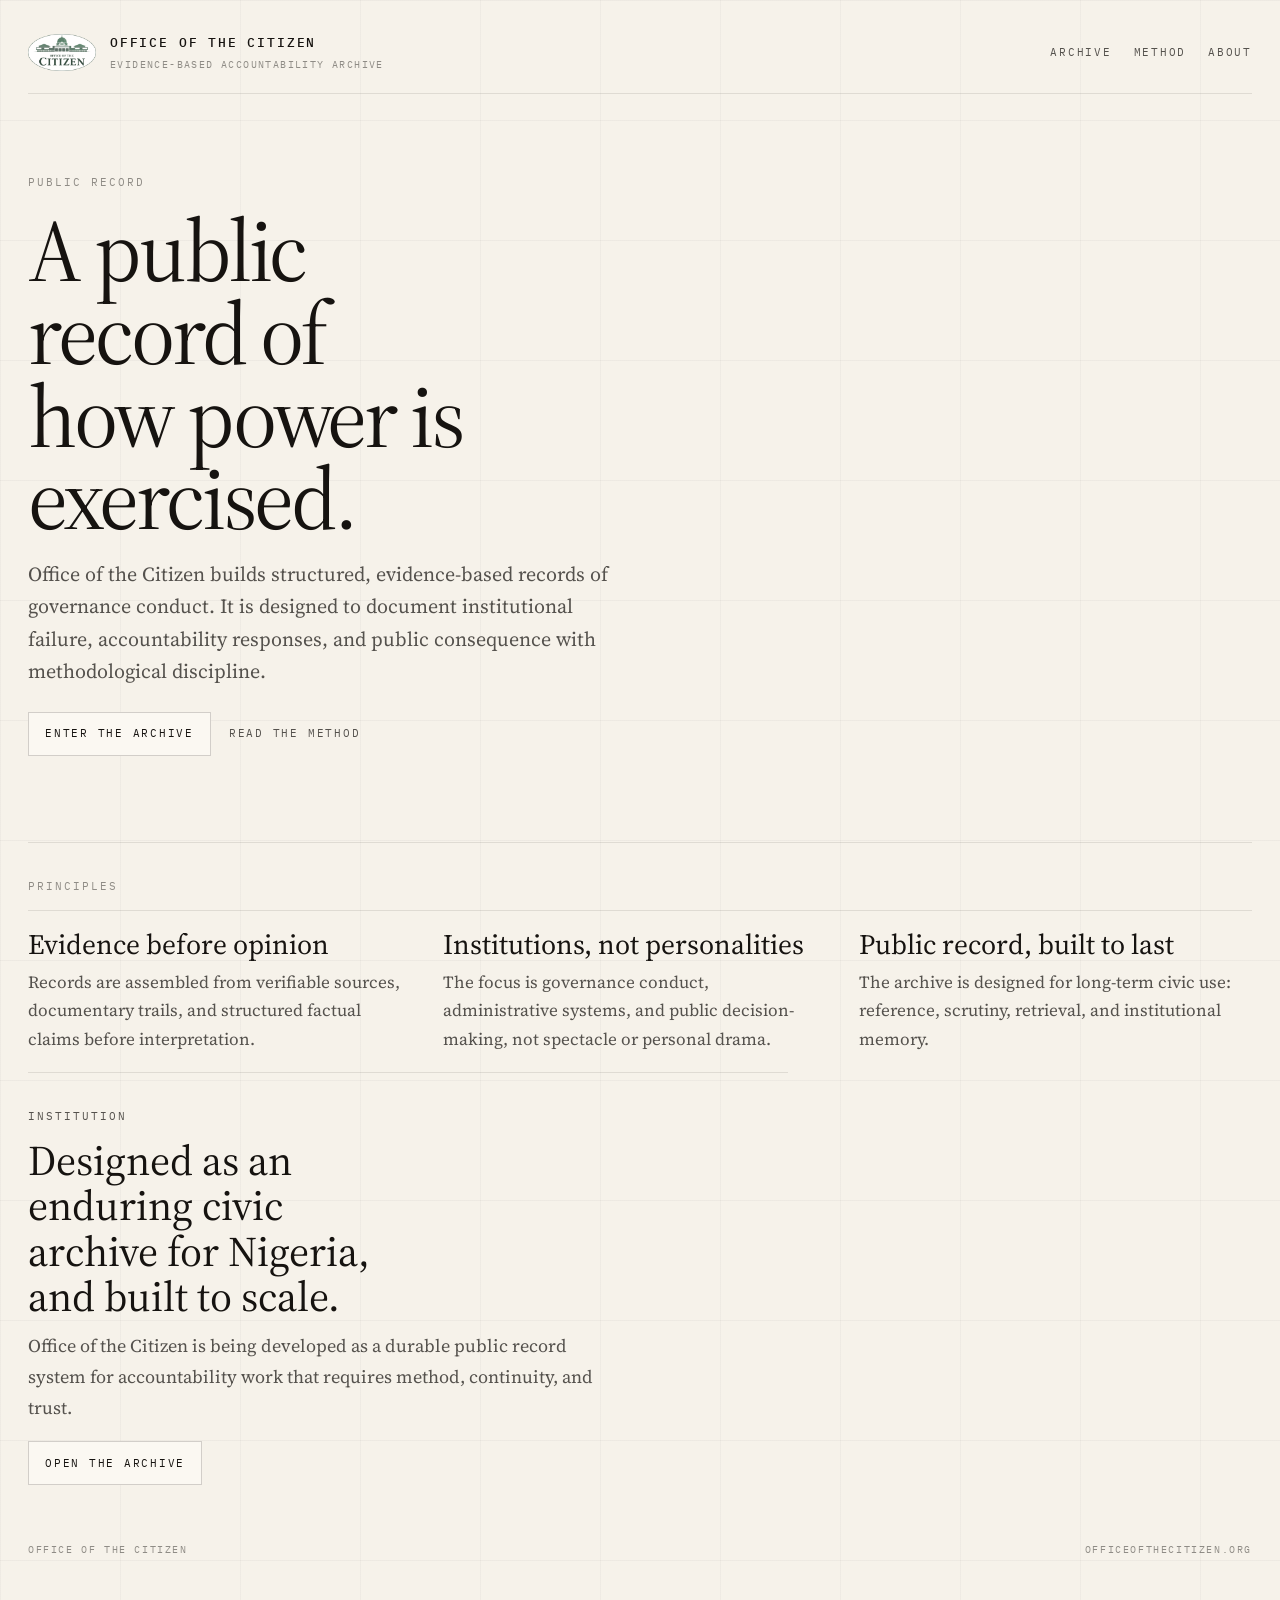
==== index.html @ 897c169d "Initial Office of the Citizen site" ====
<!DOCTYPE html>
<html lang="en">
<head>
<meta charset="utf-8">
<meta name="viewport" content="width=device-width, initial-scale=1">
<title>Office of the Citizen</title>
<meta name="description" content="An evidence-based accountability archive documenting governance conduct through structured public records.">
<style>
@import url('https://fonts.googleapis.com/css2?family=IBM+Plex+Mono:wght@400;500;600&family=Source+Serif+4:opsz,wght@8..60,300;8..60,400;8..60,500&display=swap');
:root {
  --bg: #f6f2ea;
  --panel: #fbf8f2;
  --text: #161310;
  --muted: rgba(22, 19, 16, 0.72);
  --faint: rgba(22, 19, 16, 0.46);
  --line: rgba(22, 19, 16, 0.1);
  --line-strong: rgba(22, 19, 16, 0.18);
  --mono: 'IBM Plex Mono', ui-monospace, SFMono-Regular, Menlo, Consolas, monospace;
  --serif: 'Source Serif 4', Georgia, serif;
}
* { box-sizing: border-box; }
html { scroll-behavior: smooth; background: var(--bg); color: var(--text); }
body {
  margin: 0;
  font-family: var(--serif);
  font-size: 18px;
  line-height: 1.7;
  color: var(--text);
  background:
    linear-gradient(rgba(22,19,16,.035) 1px, transparent 1px),
    linear-gradient(90deg, rgba(22,19,16,.03) 1px, transparent 1px),
    var(--bg);
  background-size: 100% 120px, 120px 100%, auto;
}
a { color: inherit; }
img { display: block; max-width: 100%; }
.shell { max-width: 1320px; margin: 0 auto; padding: 24px 28px 72px; }
.site-header {
  display: flex;
  align-items: center;
  justify-content: space-between;
  gap: 24px;
  padding: 8px 0 20px;
}
.wordmark {
  display: inline-flex;
  align-items: center;
  gap: 14px;
  text-decoration: none;
}
.wordmark img {
  width: 68px;
  height: auto;
  opacity: .92;
}
.wordmark-text {
  display: grid;
  gap: 2px;
}
.wordmark-text strong {
  font-family: var(--mono);
  font-size: 13px;
  font-weight: 500;
  letter-spacing: .14em;
  text-transform: uppercase;
}
.wordmark-text span {
  font-family: var(--mono);
  font-size: 10px;
  letter-spacing: .14em;
  text-transform: uppercase;
  color: var(--faint);
}
.site-nav {
  display: flex;
  align-items: center;
  gap: 22px;
}
.site-nav a {
  font-family: var(--mono);
  font-size: 11px;
  letter-spacing: .16em;
  text-transform: uppercase;
  text-decoration: none;
  color: var(--muted);
}
.site-nav a:hover { color: var(--text); }
.hero {
  min-height: calc(100vh - 150px);
  display: grid;
  align-items: center;
  padding: 48px 0 56px;
  border-top: 1px solid var(--line);
  border-bottom: 1px solid var(--line);
}
.hero-inner {
  width: min(100%, 760px);
  display: grid;
  gap: 18px;
}
.hero-kicker {
  font-family: var(--mono);
  font-size: 11px;
  letter-spacing: .18em;
  text-transform: uppercase;
  color: var(--faint);
}
.hero h1 {
  margin: 0;
  font-family: var(--serif);
  font-size: clamp(48px, 7vw, 88px);
  line-height: .94;
  font-weight: 400;
  letter-spacing: -0.035em;
  max-width: 11ch;
}
.hero p {
  margin: 0;
  width: min(100%, 38rem);
  color: var(--muted);
  font-size: 20px;
  line-height: 1.62;
}
.hero-actions {
  display: flex;
  flex-wrap: wrap;
  gap: 18px;
  align-items: center;
  padding-top: 6px;
}
.button {
  display: inline-flex;
  align-items: center;
  justify-content: center;
  min-height: 44px;
  padding: 0 16px;
  border: 1px solid var(--line-strong);
  background: var(--panel);
  font-family: var(--mono);
  font-size: 11px;
  letter-spacing: .16em;
  text-transform: uppercase;
  text-decoration: none;
}
.button:hover { background: #fffdf9; }
.text-link {
  font-family: var(--mono);
  font-size: 11px;
  letter-spacing: .16em;
  text-transform: uppercase;
  text-decoration: none;
  color: var(--muted);
}
.text-link:hover { color: var(--text); }
.principles,
.closing {
  padding: 34px 0 0;
}
.section-label {
  margin: 0 0 14px;
  font-family: var(--mono);
  font-size: 11px;
  letter-spacing: .18em;
  text-transform: uppercase;
  color: var(--faint);
}
.principles-grid {
  display: grid;
  grid-template-columns: repeat(3, minmax(0, 1fr));
  gap: 22px;
  border-top: 1px solid var(--line);
  padding-top: 18px;
}
.principle {
  padding-right: 12px;
}
.principle h2 {
  margin: 0 0 8px;
  font-family: var(--serif);
  font-size: 28px;
  line-height: 1.1;
  font-weight: 400;
}
.principle p {
  margin: 0;
  color: var(--muted);
  font-size: 17px;
}
.closing {
  display: grid;
  gap: 12px;
  width: min(100%, 760px);
  margin-top: 18px;
  border-top: 1px solid var(--line);
}
.closing h2 {
  margin: 0;
  font-family: var(--serif);
  font-size: clamp(30px, 4vw, 42px);
  line-height: 1.08;
  font-weight: 400;
  max-width: 18ch;
}
.closing p {
  margin: 0;
  color: var(--muted);
  max-width: 36rem;
}
.footer {
  display: flex;
  justify-content: space-between;
  gap: 20px;
  align-items: flex-end;
  padding-top: 56px;
  color: var(--faint);
}
.footer div {
  font-family: var(--mono);
  font-size: 10px;
  letter-spacing: .16em;
  text-transform: uppercase;
}
@media (max-width: 900px) {
  .principles-grid { grid-template-columns: 1fr; gap: 18px; }
  .principle { padding-right: 0; }
}
@media (max-width: 720px) {
  body { font-size: 17px; }
  .shell { padding: 18px 16px 48px; }
  .site-header {
    align-items: flex-start;
    flex-direction: column;
    gap: 16px;
  }
  .site-nav { gap: 16px; flex-wrap: wrap; }
  .wordmark img { width: 58px; }
  .hero {
    min-height: auto;
    padding: 36px 0 42px;
  }
  .hero-inner { gap: 16px; }
  .hero h1 {
    max-width: 9ch;
    font-size: clamp(40px, 12vw, 58px);
  }
  .hero p { font-size: 18px; }
  .hero-actions { gap: 14px; }
  .button { width: 100%; justify-content: center; }
  .footer {
    flex-direction: column;
    align-items: flex-start;
    padding-top: 44px;
  }
}
</style>
</head>
<body>
  <div class="shell">
    <header class="site-header">
      <a class="wordmark" href="./" aria-label="Office of the Citizen">
        <img src="./Office_of_the_Citizen_logo.png" alt="Office of the Citizen">
        <div class="wordmark-text">
          <strong>Office of the Citizen</strong>
          <span>Evidence-based accountability archive</span>
        </div>
      </a>
      <nav class="site-nav" aria-label="Primary">
        <a href="./policy/electricity/">Archive</a>
        <a href="#method">Method</a>
        <a href="#about">About</a>
      </nav>
    </header>

    <main>
      <section class="hero" aria-labelledby="hero-title">
        <div class="hero-inner">
          <div class="hero-kicker">Public Record</div>
          <h1 id="hero-title">A public record of how power is exercised.</h1>
          <p>Office of the Citizen builds structured, evidence-based records of governance conduct. It is designed to document institutional failure, accountability responses, and public consequence with methodological discipline.</p>
          <div class="hero-actions">
            <a class="button" href="./policy/electricity/">Enter the Archive</a>
            <a class="text-link" href="#method">Read the Method</a>
          </div>
        </div>
      </section>

      <section class="principles" id="method" aria-labelledby="principles-title">
        <p class="section-label" id="principles-title">Principles</p>
        <div class="principles-grid">
          <article class="principle">
            <h2>Evidence before opinion</h2>
            <p>Records are assembled from verifiable sources, documentary trails, and structured factual claims before interpretation.</p>
          </article>
          <article class="principle">
            <h2>Institutions, not personalities</h2>
            <p>The focus is governance conduct, administrative systems, and public decision-making, not spectacle or personal drama.</p>
          </article>
          <article class="principle">
            <h2>Public record, built to last</h2>
            <p>The archive is designed for long-term civic use: reference, scrutiny, retrieval, and institutional memory.</p>
          </article>
        </div>
      </section>

      <section class="closing" id="about" aria-labelledby="closing-title">
        <p class="section-label">Institution</p>
        <h2 id="closing-title">Designed as an enduring civic archive for Nigeria, and built to scale.</h2>
        <p>Office of the Citizen is being developed as a durable public record system for accountability work that requires method, continuity, and trust.</p>
        <div class="hero-actions">
          <a class="button" href="./policy/electricity/">Open the Archive</a>
        </div>
      </section>
    </main>

    <footer class="footer">
      <div>Office of the Citizen</div>
      <div>officeofthecitizen.org</div>
    </footer>
  </div>
</body>
</html>
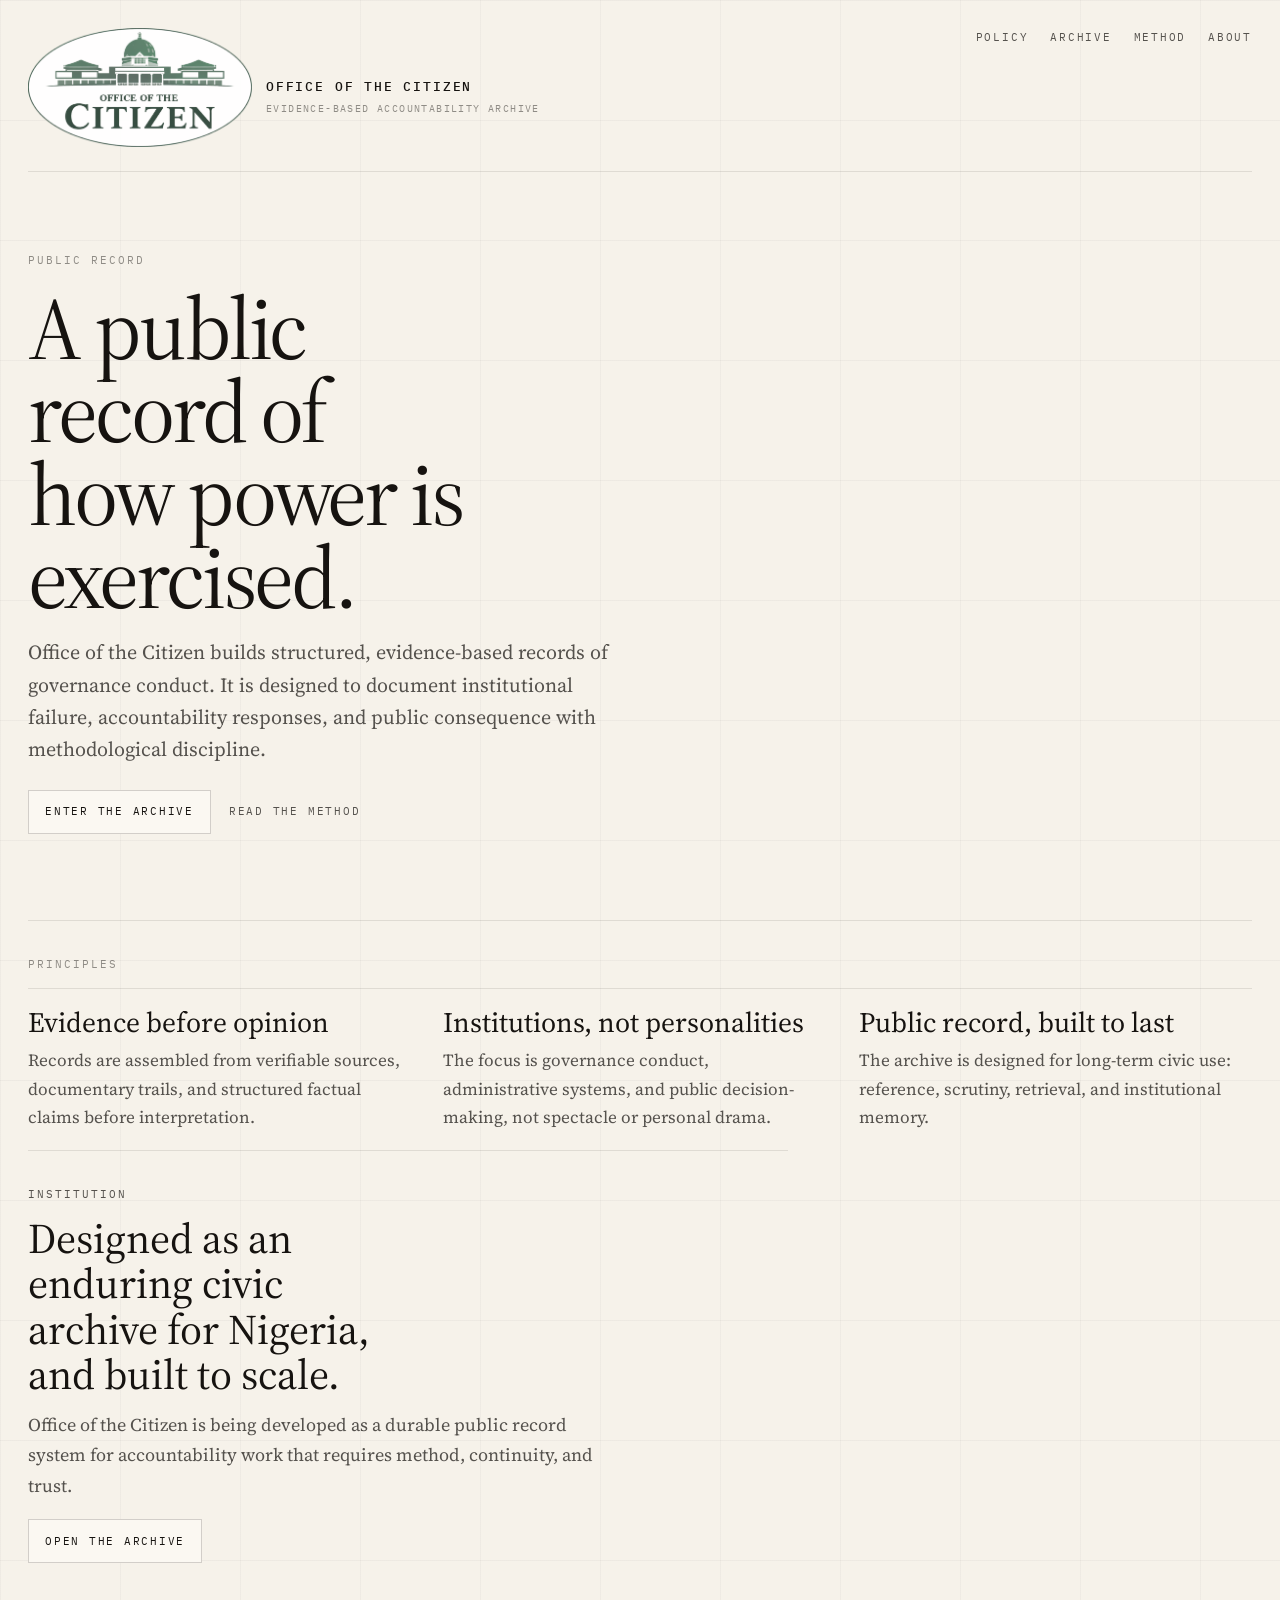
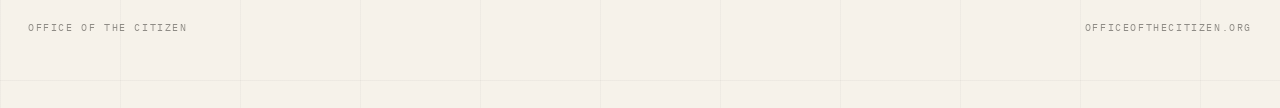
==== commit ee45b76a: "Unify site header and navigation" ====
--- a/index.html
+++ b/index.html
@@ -37,10 +37,10 @@
 .shell { max-width: 1320px; margin: 0 auto; padding: 24px 28px 72px; }
 .site-header {
   display: flex;
-  align-items: center;
+  align-items: flex-start;
   justify-content: space-between;
   gap: 24px;
-  padding: 8px 0 20px;
+  padding: 4px 0 24px;
 }
 .wordmark {
   display: inline-flex;
@@ -49,13 +49,14 @@
   text-decoration: none;
 }
 .wordmark img {
-  width: 68px;
+  width: 224px;
   height: auto;
   opacity: .92;
 }
 .wordmark-text {
   display: grid;
   gap: 2px;
+  padding-top: 18px;
 }
 .wordmark-text strong {
   font-family: var(--mono);
@@ -233,7 +234,13 @@
     gap: 16px;
   }
   .site-nav { gap: 16px; flex-wrap: wrap; }
-  .wordmark img { width: 58px; }
+  .wordmark {
+    flex-direction: column;
+    align-items: flex-start;
+    gap: 10px;
+  }
+  .wordmark img { width: 176px; }
+  .wordmark-text { padding-top: 0; }
   .hero {
     min-height: auto;
     padding: 36px 0 42px;
@@ -265,6 +272,7 @@
         </div>
       </a>
       <nav class="site-nav" aria-label="Primary">
+        <a href="./policy/electricity/">Policy</a>
         <a href="./policy/electricity/">Archive</a>
         <a href="#method">Method</a>
         <a href="#about">About</a>
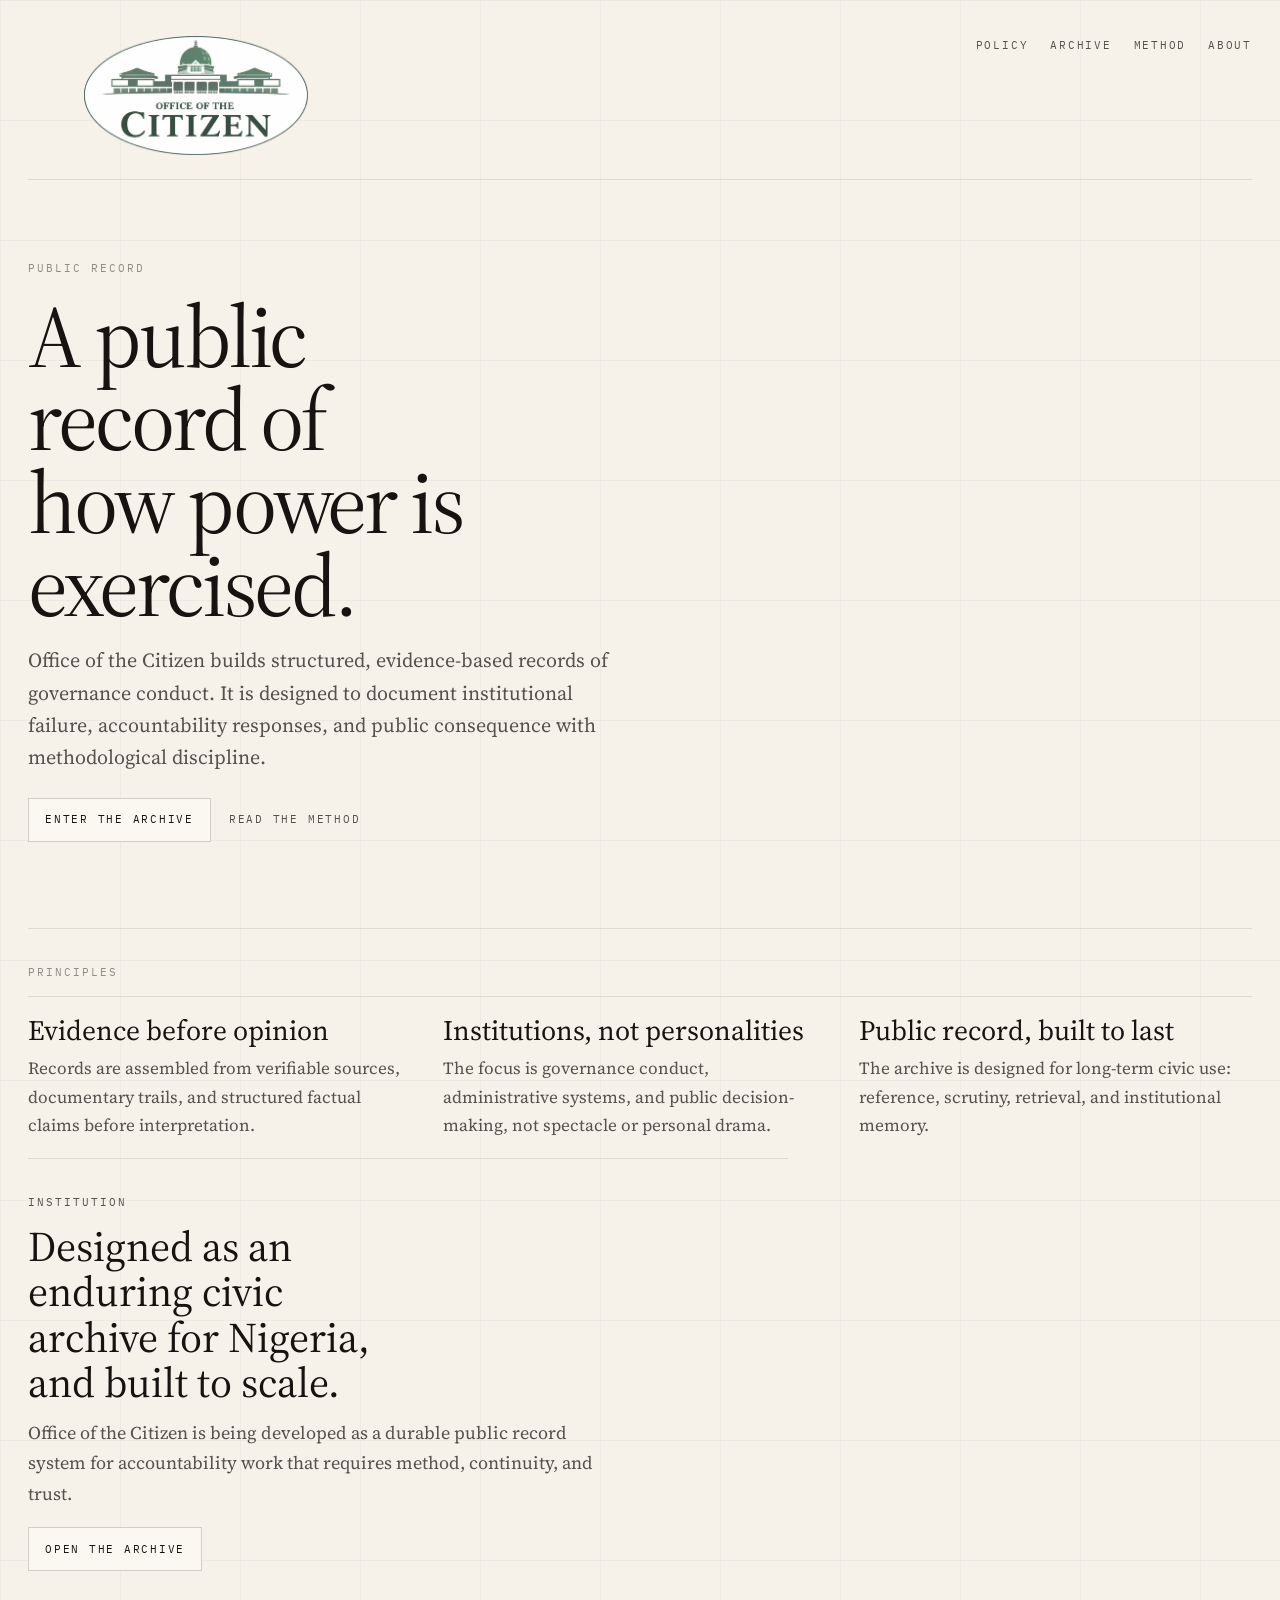
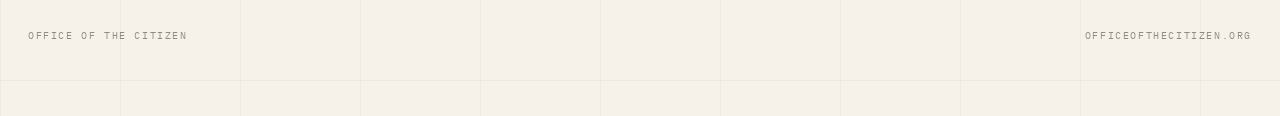
==== commit e5c6a590: "Refine shared header logo alignment" ====
--- a/index.html
+++ b/index.html
@@ -34,18 +34,17 @@
 }
 a { color: inherit; }
 img { display: block; max-width: 100%; }
-.shell { max-width: 1320px; margin: 0 auto; padding: 24px 28px 72px; }
+.shell { max-width: 1380px; margin: 0 auto; padding: 32px 28px 72px; }
 .site-header {
-  display: flex;
-  align-items: flex-start;
-  justify-content: space-between;
-  gap: 24px;
+  display: grid;
+  grid-template-columns: minmax(280px, 336px) minmax(0, 1fr);
+  align-items: start;
+  gap: 48px;
   padding: 4px 0 24px;
 }
 .wordmark {
-  display: inline-flex;
-  align-items: center;
-  gap: 14px;
+  display: inline-block;
+  justify-self: center;
   text-decoration: none;
 }
 .wordmark img {
@@ -53,29 +52,11 @@
   height: auto;
   opacity: .92;
 }
-.wordmark-text {
-  display: grid;
-  gap: 2px;
-  padding-top: 18px;
-}
-.wordmark-text strong {
-  font-family: var(--mono);
-  font-size: 13px;
-  font-weight: 500;
-  letter-spacing: .14em;
-  text-transform: uppercase;
-}
-.wordmark-text span {
-  font-family: var(--mono);
-  font-size: 10px;
-  letter-spacing: .14em;
-  text-transform: uppercase;
-  color: var(--faint);
-}
 .site-nav {
   display: flex;
   align-items: center;
   gap: 22px;
+  justify-self: end;
 }
 .site-nav a {
   font-family: var(--mono);
@@ -229,18 +210,14 @@
   body { font-size: 17px; }
   .shell { padding: 18px 16px 48px; }
   .site-header {
-    align-items: flex-start;
-    flex-direction: column;
+    grid-template-columns: 1fr;
     gap: 16px;
   }
   .site-nav { gap: 16px; flex-wrap: wrap; }
   .wordmark {
-    flex-direction: column;
-    align-items: flex-start;
-    gap: 10px;
+    justify-self: start;
   }
   .wordmark img { width: 176px; }
-  .wordmark-text { padding-top: 0; }
   .hero {
     min-height: auto;
     padding: 36px 0 42px;
@@ -266,10 +243,6 @@
     <header class="site-header">
       <a class="wordmark" href="./" aria-label="Office of the Citizen">
         <img src="./Office_of_the_Citizen_logo.png" alt="Office of the Citizen">
-        <div class="wordmark-text">
-          <strong>Office of the Citizen</strong>
-          <span>Evidence-based accountability archive</span>
-        </div>
       </a>
       <nav class="site-nav" aria-label="Primary">
         <a href="./policy/electricity/">Policy</a>
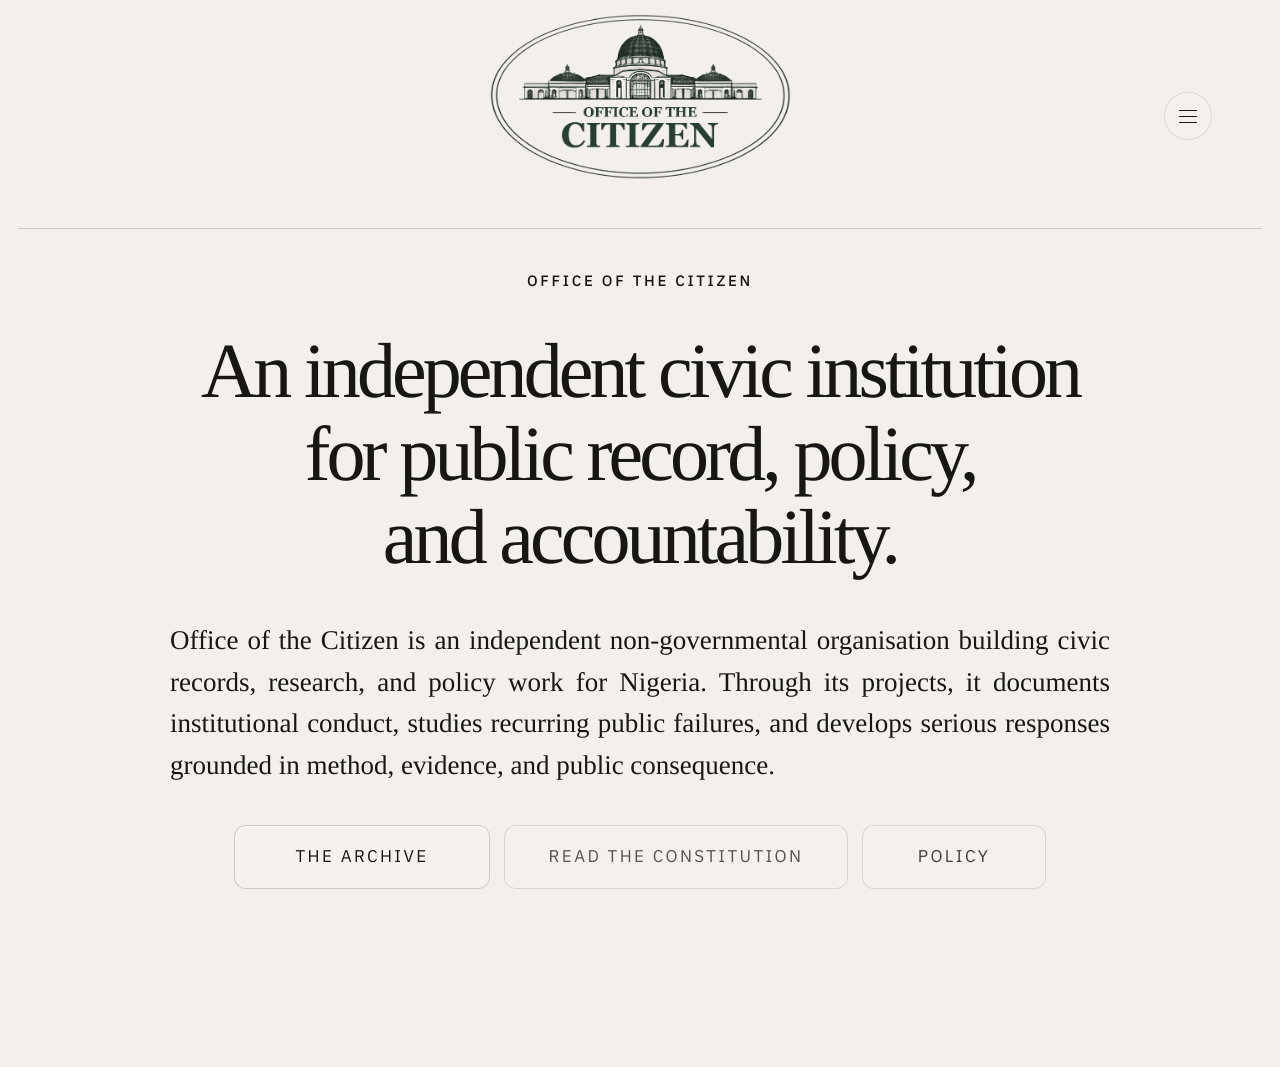
==== commit 19ded620: "Update archive pages and site navigation" ====
--- a/index.html
+++ b/index.html
@@ -1,302 +1,547 @@
 <!DOCTYPE html>
 <html lang="en">
 <head>
-<meta charset="utf-8">
-<meta name="viewport" content="width=device-width, initial-scale=1">
-<title>Office of the Citizen</title>
-<meta name="description" content="An evidence-based accountability archive documenting governance conduct through structured public records.">
-<style>
-@import url('https://fonts.googleapis.com/css2?family=IBM+Plex+Mono:wght@400;500;600&family=Source+Serif+4:opsz,wght@8..60,300;8..60,400;8..60,500&display=swap');
-:root {
-  --bg: #f6f2ea;
-  --panel: #fbf8f2;
-  --text: #161310;
-  --muted: rgba(22, 19, 16, 0.72);
-  --faint: rgba(22, 19, 16, 0.46);
-  --line: rgba(22, 19, 16, 0.1);
-  --line-strong: rgba(22, 19, 16, 0.18);
-  --mono: 'IBM Plex Mono', ui-monospace, SFMono-Regular, Menlo, Consolas, monospace;
-  --serif: 'Source Serif 4', Georgia, serif;
-}
-* { box-sizing: border-box; }
-html { scroll-behavior: smooth; background: var(--bg); color: var(--text); }
-body {
-  margin: 0;
-  font-family: var(--serif);
-  font-size: 18px;
-  line-height: 1.7;
-  color: var(--text);
-  background:
-    linear-gradient(rgba(22,19,16,.035) 1px, transparent 1px),
-    linear-gradient(90deg, rgba(22,19,16,.03) 1px, transparent 1px),
-    var(--bg);
-  background-size: 100% 120px, 120px 100%, auto;
-}
-a { color: inherit; }
-img { display: block; max-width: 100%; }
-.shell { max-width: 1380px; margin: 0 auto; padding: 32px 28px 72px; }
-.site-header {
-  display: grid;
-  grid-template-columns: minmax(280px, 336px) minmax(0, 1fr);
-  align-items: start;
-  gap: 48px;
-  padding: 4px 0 24px;
-}
-.wordmark {
-  display: inline-block;
-  justify-self: center;
-  text-decoration: none;
-}
-.wordmark img {
-  width: 224px;
-  height: auto;
-  opacity: .92;
-}
-.site-nav {
-  display: flex;
-  align-items: center;
-  gap: 22px;
-  justify-self: end;
-}
-.site-nav a {
-  font-family: var(--mono);
-  font-size: 11px;
-  letter-spacing: .16em;
-  text-transform: uppercase;
-  text-decoration: none;
-  color: var(--muted);
-}
-.site-nav a:hover { color: var(--text); }
-.hero {
-  min-height: calc(100vh - 150px);
-  display: grid;
-  align-items: center;
-  padding: 48px 0 56px;
-  border-top: 1px solid var(--line);
-  border-bottom: 1px solid var(--line);
-}
-.hero-inner {
-  width: min(100%, 760px);
-  display: grid;
-  gap: 18px;
-}
-.hero-kicker {
-  font-family: var(--mono);
-  font-size: 11px;
-  letter-spacing: .18em;
-  text-transform: uppercase;
-  color: var(--faint);
-}
-.hero h1 {
-  margin: 0;
-  font-family: var(--serif);
-  font-size: clamp(48px, 7vw, 88px);
-  line-height: .94;
-  font-weight: 400;
-  letter-spacing: -0.035em;
-  max-width: 11ch;
-}
-.hero p {
-  margin: 0;
-  width: min(100%, 38rem);
-  color: var(--muted);
-  font-size: 20px;
-  line-height: 1.62;
-}
-.hero-actions {
-  display: flex;
-  flex-wrap: wrap;
-  gap: 18px;
-  align-items: center;
-  padding-top: 6px;
-}
-.button {
-  display: inline-flex;
-  align-items: center;
-  justify-content: center;
-  min-height: 44px;
-  padding: 0 16px;
-  border: 1px solid var(--line-strong);
-  background: var(--panel);
-  font-family: var(--mono);
-  font-size: 11px;
-  letter-spacing: .16em;
-  text-transform: uppercase;
-  text-decoration: none;
-}
-.button:hover { background: #fffdf9; }
-.text-link {
-  font-family: var(--mono);
-  font-size: 11px;
-  letter-spacing: .16em;
-  text-transform: uppercase;
-  text-decoration: none;
-  color: var(--muted);
-}
-.text-link:hover { color: var(--text); }
-.principles,
-.closing {
-  padding: 34px 0 0;
-}
-.section-label {
-  margin: 0 0 14px;
-  font-family: var(--mono);
-  font-size: 11px;
-  letter-spacing: .18em;
-  text-transform: uppercase;
-  color: var(--faint);
-}
-.principles-grid {
-  display: grid;
-  grid-template-columns: repeat(3, minmax(0, 1fr));
-  gap: 22px;
-  border-top: 1px solid var(--line);
-  padding-top: 18px;
-}
-.principle {
-  padding-right: 12px;
-}
-.principle h2 {
-  margin: 0 0 8px;
-  font-family: var(--serif);
-  font-size: 28px;
-  line-height: 1.1;
-  font-weight: 400;
-}
-.principle p {
-  margin: 0;
-  color: var(--muted);
-  font-size: 17px;
-}
-.closing {
-  display: grid;
-  gap: 12px;
-  width: min(100%, 760px);
-  margin-top: 18px;
-  border-top: 1px solid var(--line);
-}
-.closing h2 {
-  margin: 0;
-  font-family: var(--serif);
-  font-size: clamp(30px, 4vw, 42px);
-  line-height: 1.08;
-  font-weight: 400;
-  max-width: 18ch;
-}
-.closing p {
-  margin: 0;
-  color: var(--muted);
-  max-width: 36rem;
-}
-.footer {
-  display: flex;
-  justify-content: space-between;
-  gap: 20px;
-  align-items: flex-end;
-  padding-top: 56px;
-  color: var(--faint);
-}
-.footer div {
-  font-family: var(--mono);
-  font-size: 10px;
-  letter-spacing: .16em;
-  text-transform: uppercase;
-}
-@media (max-width: 900px) {
-  .principles-grid { grid-template-columns: 1fr; gap: 18px; }
-  .principle { padding-right: 0; }
-}
-@media (max-width: 720px) {
-  body { font-size: 17px; }
-  .shell { padding: 18px 16px 48px; }
-  .site-header {
-    grid-template-columns: 1fr;
-    gap: 16px;
-  }
-  .site-nav { gap: 16px; flex-wrap: wrap; }
-  .wordmark {
-    justify-self: start;
-  }
-  .wordmark img { width: 176px; }
-  .hero {
-    min-height: auto;
-    padding: 36px 0 42px;
-  }
-  .hero-inner { gap: 16px; }
-  .hero h1 {
-    max-width: 9ch;
-    font-size: clamp(40px, 12vw, 58px);
-  }
-  .hero p { font-size: 18px; }
-  .hero-actions { gap: 14px; }
-  .button { width: 100%; justify-content: center; }
-  .footer {
-    flex-direction: column;
-    align-items: flex-start;
-    padding-top: 44px;
-  }
-}
-</style>
+  <meta charset="UTF-8" />
+  <meta
+    name="viewport"
+    content="width=device-width, initial-scale=1.0"
+  />
+  <title>Office of the Citizen</title>
+  <style>
+    @import url("https://fonts.googleapis.com/css2?family=IBM+Plex+Sans:wght@400;500&family=Source+Serif+4:opsz,wght@8..60,300;8..60,400;8..60,500&display=swap");
+    :root {
+      --paper: #f3efea;
+      --ink: #171615;
+      --muted-ink: rgba(23, 22, 21, 0.72);
+      --frame: rgba(23, 22, 21, 0.14);
+      --frame-strong: rgba(23, 22, 21, 0.18);
+      --frame-edge: 18px;
+    }
+
+    * {
+      box-sizing: border-box;
+    }
+
+    html,
+    body {
+      margin: 0;
+      padding: 0;
+      width: 100%;
+      min-height: 100%;
+      background: var(--paper);
+      color: var(--ink);
+    }
+
+    body {
+      font-family: Georgia, "Times New Roman", serif;
+      -webkit-font-smoothing: antialiased;
+      text-rendering: geometricPrecision;
+    }
+
+    a {
+      color: inherit;
+      text-decoration: none;
+    }
+
+    .page {
+      position: relative;
+      width: 100%;
+      min-height: 100vh;
+      background: var(--paper);
+      overflow: hidden;
+    }
+
+    .frame-header-divider {
+      position: absolute;
+      top: 228px;
+      left: var(--frame-edge);
+      right: var(--frame-edge);
+      height: 1px;
+      background: var(--frame-strong);
+      pointer-events: none;
+    }
+
+    .header {
+      position: relative;
+      height: 208px;
+      padding: 34px 118px 0;
+    }
+
+    .logo-wrap {
+      position: absolute;
+      top: 22px;
+      left: 50%;
+      transform: translateX(-50%);
+      width: 302px;
+      height: 150px;
+      display: flex;
+      align-items: center;
+      justify-content: center;
+    }
+
+    .logo-wrap img {
+      display: block;
+      width: 100%;
+      height: auto;
+      object-fit: contain;
+    }
+
+    .menu {
+      position: absolute;
+      top: 92px;
+      right: 68px;
+      z-index: 10;
+    }
+
+    .menu-button {
+      width: 48px;
+      height: 48px;
+      border: 1px solid rgba(23, 22, 21, 0.12);
+      border-radius: 999px;
+      background: rgba(255, 255, 255, 0.12);
+      box-shadow: inset 0 1px 0 rgba(255, 255, 255, 0.36);
+      display: flex;
+      align-items: center;
+      justify-content: center;
+      cursor: pointer;
+      appearance: none;
+      transition:
+        border-color 160ms ease,
+        background-color 160ms ease,
+        box-shadow 160ms ease;
+    }
+
+    .menu-button:hover,
+    .menu-button[aria-expanded="true"] {
+      border-color: rgba(23, 22, 21, 0.2);
+      background: rgba(255, 255, 255, 0.18);
+      box-shadow: inset 0 1px 0 rgba(255, 255, 255, 0.48);
+    }
+
+    .menu-icon,
+    .menu-icon::before,
+    .menu-icon::after {
+      display: block;
+      width: 18px;
+      height: 1px;
+      background: var(--ink);
+      content: "";
+      transition: transform 160ms ease, opacity 160ms ease;
+    }
+
+    .menu-icon {
+      position: relative;
+    }
+
+    .menu-icon::before {
+      position: absolute;
+      top: -6px;
+      left: 0;
+    }
+
+    .menu-icon::after {
+      position: absolute;
+      top: 6px;
+      left: 0;
+    }
+
+    .menu.is-open .menu-icon {
+      transform: rotate(45deg);
+    }
+
+    .menu.is-open .menu-icon::before {
+      transform: rotate(90deg) translateX(-6px);
+    }
+
+    .menu.is-open .menu-icon::after {
+      opacity: 0;
+    }
+
+    .menu-panel {
+      position: absolute;
+      top: calc(100% + 10px);
+      right: 0;
+      min-width: 236px;
+      padding: 14px 16px;
+      border: 1px solid rgba(23, 22, 21, 0.12);
+      border-radius: 16px;
+      background: rgba(243, 239, 234, 0.96);
+      box-shadow:
+        0 14px 30px rgba(23, 22, 21, 0.04),
+        inset 0 1px 0 rgba(255, 255, 255, 0.44);
+      z-index: 20;
+      opacity: 0;
+      visibility: hidden;
+      pointer-events: none;
+      transform: translateY(-4px);
+      transition:
+        opacity 160ms ease,
+        transform 160ms ease,
+        visibility 0s linear 160ms;
+    }
+
+    .menu.is-open .menu-panel {
+      opacity: 1;
+      visibility: visible;
+      pointer-events: auto;
+      transform: translateY(0);
+      transition-delay: 0s;
+    }
+
+    .menu-panel a {
+      display: block;
+      padding: 10px 2px;
+      font-family: "IBM Plex Sans", Arial, Helvetica, sans-serif;
+      font-size: 13px;
+      letter-spacing: 0.14em;
+      text-transform: uppercase;
+      color: var(--muted-ink);
+      transition: color 160ms ease;
+    }
+
+    .menu-panel a:hover,
+    .menu-panel a[aria-current="page"] {
+      color: var(--ink);
+    }
+
+    .hero {
+      position: relative;
+      padding-top: 66px;
+      padding-bottom: 178px;
+      display: flex;
+      flex-direction: column;
+      align-items: center;
+      text-align: center;
+    }
+
+    .hero-eyebrow {
+      margin: 0 0 40px 0;
+      font-family: "IBM Plex Sans", Arial, Helvetica, sans-serif;
+      font-size: 15px;
+      line-height: 1;
+      letter-spacing: 0.18em;
+      font-weight: 500;
+      text-transform: uppercase;
+      color: var(--ink);
+    }
+
+    .hero h1 {
+      margin: 0;
+      width: 1040px;
+      max-width: 1040px;
+      font-family: Georgia, "Times New Roman", serif;
+      font-size: 78px;
+      line-height: 1.065;
+      font-weight: 400;
+      letter-spacing: -0.05em;
+      color: var(--ink);
+    }
+
+    .hero-copy {
+      margin: 42px 0 0 0;
+      width: 940px;
+      max-width: 940px;
+      font-family: Georgia, "Times New Roman", serif;
+      font-size: 27px;
+      line-height: 1.54;
+      font-weight: 400;
+      text-align: justify;
+      text-justify: inter-word;
+      hyphens: auto;
+      color: var(--ink);
+    }
+
+    .cta-row {
+      margin-top: 38px;
+      display: flex;
+      align-items: center;
+      justify-content: center;
+      gap: 14px;
+    }
+
+    .button-primary,
+    .button-secondary,
+    .button-tertiary {
+      height: 64px;
+      display: inline-flex;
+      align-items: center;
+      justify-content: center;
+      font-family: "IBM Plex Sans", Arial, Helvetica, sans-serif;
+      font-size: 17px;
+      line-height: 1;
+      letter-spacing: 0.14em;
+      text-transform: uppercase;
+      white-space: nowrap;
+      border-radius: 12px;
+      transition:
+        border-color 160ms ease,
+        background-color 160ms ease,
+        box-shadow 160ms ease,
+        color 160ms ease,
+        transform 160ms ease;
+    }
+
+    .button-primary {
+      min-width: 256px;
+      padding: 0 34px;
+      border: 1px solid var(--frame-strong);
+      background: rgba(255, 255, 255, 0.18);
+      box-shadow:
+        inset 0 1px 0 rgba(255, 255, 255, 0.46),
+        inset 0 10px 24px rgba(255, 255, 255, 0.08);
+      color: var(--ink);
+    }
+    .button-primary:hover {
+      border-color: rgba(23, 22, 21, 0.28);
+      background: rgba(255, 255, 255, 0.24);
+      box-shadow:
+        inset 0 1px 0 rgba(255, 255, 255, 0.58),
+        inset 0 12px 28px rgba(255, 255, 255, 0.1);
+      transform: translateY(-1px);
+    }
+
+    .button-secondary {
+      min-width: 344px;
+      padding: 0 26px;
+      border: 1px solid rgba(23, 22, 21, 0.12);
+      background: rgba(255, 255, 255, 0.1);
+      box-shadow: inset 0 1px 0 rgba(255, 255, 255, 0.34);
+      color: var(--muted-ink);
+    }
+    .button-secondary:hover {
+      border-color: rgba(23, 22, 21, 0.2);
+      background: rgba(255, 255, 255, 0.14);
+      box-shadow: inset 0 1px 0 rgba(255, 255, 255, 0.44);
+      color: rgba(23, 22, 21, 0.86);
+    }
+    .button-tertiary {
+      min-width: 184px;
+      padding: 0 24px;
+      border: 1px solid rgba(23, 22, 21, 0.12);
+      background: rgba(255, 255, 255, 0.08);
+      box-shadow: inset 0 1px 0 rgba(255, 255, 255, 0.26);
+      color: rgba(23, 22, 21, 0.82);
+    }
+    .button-tertiary:hover {
+      border-color: rgba(23, 22, 21, 0.18);
+      background: rgba(255, 255, 255, 0.12);
+      box-shadow: inset 0 1px 0 rgba(255, 255, 255, 0.38);
+      color: rgba(23, 22, 21, 0.92);
+    }
+
+    @media (min-width: 1400px) {
+      .page {
+        min-height: 944px;
+      }
+    }
+
+    @media (max-width: 1200px) {
+      .header {
+        padding-left: 48px;
+        padding-right: 48px;
+        height: 198px;
+      }
+
+      .logo-wrap {
+        width: 270px;
+        top: 36px;
+        transform: translateX(-50%);
+      }
+
+      .menu {
+        top: 82px;
+        right: 48px;
+      }
+
+      .frame-header-divider {
+        top: 208px;
+      }
+
+      .hero {
+        padding-left: 28px;
+        padding-right: 28px;
+      }
+
+      .hero h1 {
+        width: 100%;
+        max-width: 880px;
+        font-size: 62px;
+        line-height: 1.07;
+      }
+
+      .hero-copy {
+        width: 100%;
+        max-width: 820px;
+        font-size: 23px;
+        text-align: justify;
+      }
+    }
+
+    @media (max-width: 760px) {
+      .frame-header-divider {
+        left: 16px;
+        right: 16px;
+        width: auto;
+      }
+
+      .header {
+        height: auto;
+        padding: 32px 20px 18px 20px;
+        display: flex;
+        flex-direction: column;
+        align-items: center;
+      }
+
+      .logo-wrap {
+        position: relative;
+        top: auto;
+        left: auto;
+        transform: none;
+        width: 220px;
+        height: auto;
+        margin-bottom: 0;
+      }
+
+      .menu {
+        position: relative;
+        align-self: flex-end;
+        margin-top: 16px;
+      }
+
+      .frame-header-divider {
+        top: 188px;
+      }
+
+      .hero {
+        padding: 66px 20px 80px 20px;
+      }
+
+      .hero-eyebrow {
+        font-size: 15px;
+        letter-spacing: 0.16em;
+        margin-bottom: 22px;
+      }
+
+      .hero h1 {
+        width: 100%;
+        max-width: 100%;
+        font-size: 44px;
+        line-height: 1.08;
+        letter-spacing: -0.04em;
+      }
+
+      .hero-copy {
+        width: 100%;
+        max-width: 100%;
+        margin-top: 26px;
+        font-size: 20px;
+        line-height: 1.55;
+        text-align: justify;
+      }
+
+      .cta-row {
+        flex-direction: column;
+        gap: 10px;
+        width: 100%;
+        margin-top: 28px;
+      }
+
+      .button-primary,
+      .button-secondary,
+      .button-tertiary {
+        min-width: 0;
+        width: 100%;
+        max-width: 340px;
+        font-size: 15px;
+      }
+
+      .button-primary {
+        height: 58px;
+      }
+
+      .button-secondary {
+        height: 48px;
+        justify-content: center;
+      }
+    }
+  </style>
 </head>
 <body>
-  <div class="shell">
-    <header class="site-header">
-      <a class="wordmark" href="./" aria-label="Office of the Citizen">
-        <img src="./Office_of_the_Citizen_logo.png" alt="Office of the Citizen">
-      </a>
-      <nav class="site-nav" aria-label="Primary">
-        <a href="./policy/electricity/">Policy</a>
-        <a href="./policy/electricity/">Archive</a>
-        <a href="#method">Method</a>
-        <a href="#about">About</a>
-      </nav>
+  <div class="page">
+    <div class="frame-line frame-header-divider"></div>
+
+    <header class="header">
+      <div class="logo-wrap">
+        <img src="/officeofthecitizen-logo.png" alt="Office of the Citizen logo" />
+      </div>
+      <div class="menu" data-menu>
+        <button class="menu-button" type="button" aria-label="Open navigation" aria-expanded="false" aria-controls="site-menu">
+          <span class="menu-icon" aria-hidden="true"></span>
+        </button>
+        <nav class="menu-panel" id="site-menu" aria-label="Site">
+          <a href="/" aria-current="page">Home</a>
+          <a href="/archive/">Archive</a>
+          <a href="/archive/methodology/">Methodology</a>
+          <a href="/archive/accountability-index/">Accountability Index</a>
+          <a href="/archive/governance-diagnostics/">Governance Diagnostics</a>
+          <a href="/policy/electricity/">Policy</a>
+          <a href="/constitution/">Constitution</a>
+          <a href="/projects/">Projects</a>
+          <a href="/about/">About</a>
+        </nav>
+      </div>
     </header>
 
-    <main>
-      <section class="hero" aria-labelledby="hero-title">
-        <div class="hero-inner">
-          <div class="hero-kicker">Public Record</div>
-          <h1 id="hero-title">A public record of how power is exercised.</h1>
-          <p>Office of the Citizen builds structured, evidence-based records of governance conduct. It is designed to document institutional failure, accountability responses, and public consequence with methodological discipline.</p>
-          <div class="hero-actions">
-            <a class="button" href="./policy/electricity/">Enter the Archive</a>
-            <a class="text-link" href="#method">Read the Method</a>
-          </div>
-        </div>
-      </section>
-
-      <section class="principles" id="method" aria-labelledby="principles-title">
-        <p class="section-label" id="principles-title">Principles</p>
-        <div class="principles-grid">
-          <article class="principle">
-            <h2>Evidence before opinion</h2>
-            <p>Records are assembled from verifiable sources, documentary trails, and structured factual claims before interpretation.</p>
-          </article>
-          <article class="principle">
-            <h2>Institutions, not personalities</h2>
-            <p>The focus is governance conduct, administrative systems, and public decision-making, not spectacle or personal drama.</p>
-          </article>
-          <article class="principle">
-            <h2>Public record, built to last</h2>
-            <p>The archive is designed for long-term civic use: reference, scrutiny, retrieval, and institutional memory.</p>
-          </article>
-        </div>
-      </section>
-
-      <section class="closing" id="about" aria-labelledby="closing-title">
-        <p class="section-label">Institution</p>
-        <h2 id="closing-title">Designed as an enduring civic archive for Nigeria, and built to scale.</h2>
-        <p>Office of the Citizen is being developed as a durable public record system for accountability work that requires method, continuity, and trust.</p>
-        <div class="hero-actions">
-          <a class="button" href="./policy/electricity/">Open the Archive</a>
-        </div>
-      </section>
+    <main class="hero">
+      <div class="hero-eyebrow">Office of the Citizen</div>
+
+      <h1>
+        An independent civic institution<br>
+        for public record, policy,<br>
+        and accountability.
+      </h1>
+
+      <p class="hero-copy">
+        Office of the Citizen is an independent non-governmental organisation
+        building civic records, research, and policy work for Nigeria. Through
+        its projects, it documents institutional conduct, studies recurring
+        public failures, and develops serious responses grounded in method,
+        evidence, and public consequence.
+      </p>
+
+      <div class="cta-row">
+        <a class="button-primary" href="./archive/">The Archive</a>
+        <a class="button-secondary" href="./constitution/">Read the Constitution</a>
+        <a class="button-tertiary" href="./policy/electricity/">Policy</a>
+      </div>
     </main>
-
-    <footer class="footer">
-      <div>Office of the Citizen</div>
-      <div>officeofthecitizen.org</div>
-    </footer>
   </div>
+  <script>
+    document.querySelectorAll("[data-menu]").forEach((menu) => {
+      const button = menu.querySelector(".menu-button");
+      const panel = menu.querySelector(".menu-panel");
+      const setOpen = (open) => {
+        menu.classList.toggle("is-open", open);
+        button.setAttribute("aria-expanded", open ? "true" : "false");
+      };
+      button.addEventListener("click", (event) => {
+        event.stopPropagation();
+        setOpen(!menu.classList.contains("is-open"));
+      });
+      panel.querySelectorAll("a").forEach((link) => {
+        link.addEventListener("click", () => setOpen(false));
+      });
+      document.addEventListener("click", (event) => {
+        if (!menu.contains(event.target)) {
+          setOpen(false);
+        }
+      });
+      document.addEventListener("keydown", (event) => {
+        if (event.key === "Escape") {
+          setOpen(false);
+        }
+      });
+    });
+  </script>
 </body>
 </html>
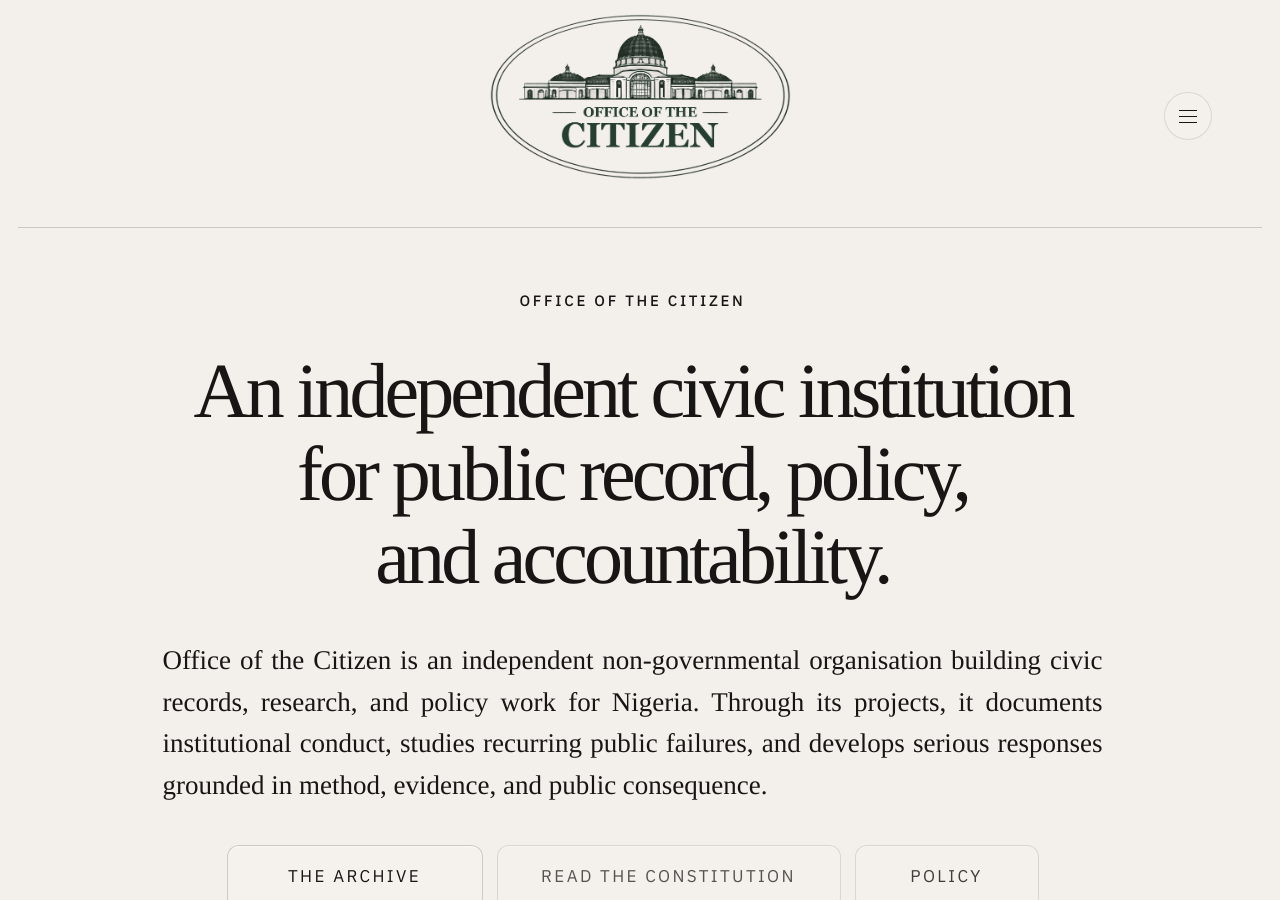
==== commit 79900ba7: "Lock headers across site" ====
--- a/index.html
+++ b/index.html
@@ -36,6 +36,7 @@
       font-family: Georgia, "Times New Roman", serif;
       -webkit-font-smoothing: antialiased;
       text-rendering: geometricPrecision;
+      overflow: hidden;
     }
 
     a {
@@ -46,25 +47,28 @@
     .page {
       position: relative;
       width: 100%;
-      min-height: 100vh;
+      height: 100vh;
       background: var(--paper);
+      display: grid;
+      grid-template-rows: auto minmax(0, 1fr);
       overflow: hidden;
     }
 
-    .frame-header-divider {
+    .header {
+      position: relative;
+      height: 228px;
+      padding: 34px 118px 0;
+    }
+
+    .header::after {
+      content: "";
       position: absolute;
-      top: 228px;
       left: var(--frame-edge);
       right: var(--frame-edge);
+      bottom: 0;
       height: 1px;
       background: var(--frame-strong);
       pointer-events: none;
-    }
-
-    .header {
-      position: relative;
-      height: 208px;
-      padding: 34px 118px 0;
     }
 
     .logo-wrap {
@@ -206,6 +210,13 @@
 
     .hero {
       position: relative;
+      min-height: 0;
+      height: 100%;
+      overflow-y: auto;
+      overflow-x: hidden;
+      scrollbar-gutter: stable;
+      overscroll-behavior: contain;
+      -webkit-overflow-scrolling: touch;
       padding-top: 66px;
       padding-bottom: 178px;
       display: flex;
@@ -339,7 +350,7 @@
       .header {
         padding-left: 48px;
         padding-right: 48px;
-        height: 198px;
+        height: 228px;
       }
 
       .logo-wrap {
@@ -351,10 +362,6 @@
       .menu {
         top: 82px;
         right: 48px;
-      }
-
-      .frame-header-divider {
-        top: 208px;
       }
 
       .hero {
@@ -378,11 +385,8 @@
     }
 
     @media (max-width: 760px) {
-      .frame-header-divider {
-        left: 16px;
-        right: 16px;
-        width: auto;
-      }
+      body { overflow: auto; }
+      .page { height: auto; min-height: 100vh; display: block; overflow: visible; }
 
       .header {
         height: auto;
@@ -390,6 +394,11 @@
         display: flex;
         flex-direction: column;
         align-items: center;
+      }
+
+      .header::after {
+        left: 16px;
+        right: 16px;
       }
 
       .logo-wrap {
@@ -408,11 +417,9 @@
         margin-top: 16px;
       }
 
-      .frame-header-divider {
-        top: 188px;
-      }
-
       .hero {
+        height: auto;
+        overflow: visible;
         padding: 66px 20px 80px 20px;
       }
 
@@ -468,8 +475,6 @@
 </head>
 <body>
   <div class="page">
-    <div class="frame-line frame-header-divider"></div>
-
     <header class="header">
       <div class="logo-wrap">
         <img src="/officeofthecitizen-logo.png" alt="Office of the Citizen logo" />
@@ -520,18 +525,25 @@
     document.querySelectorAll("[data-menu]").forEach((menu) => {
       const button = menu.querySelector(".menu-button");
       const panel = menu.querySelector(".menu-panel");
+      if (!button || !panel) return;
+      panel.hidden = true;
       const setOpen = (open) => {
         menu.classList.toggle("is-open", open);
         button.setAttribute("aria-expanded", open ? "true" : "false");
+        panel.hidden = !open;
       };
+      button.addEventListener("pointerdown", (event) => {
+        event.stopPropagation();
+      });
       button.addEventListener("click", (event) => {
+        event.preventDefault();
         event.stopPropagation();
         setOpen(!menu.classList.contains("is-open"));
       });
       panel.querySelectorAll("a").forEach((link) => {
         link.addEventListener("click", () => setOpen(false));
       });
-      document.addEventListener("click", (event) => {
+      document.addEventListener("pointerdown", (event) => {
         if (!menu.contains(event.target)) {
           setOpen(false);
         }
